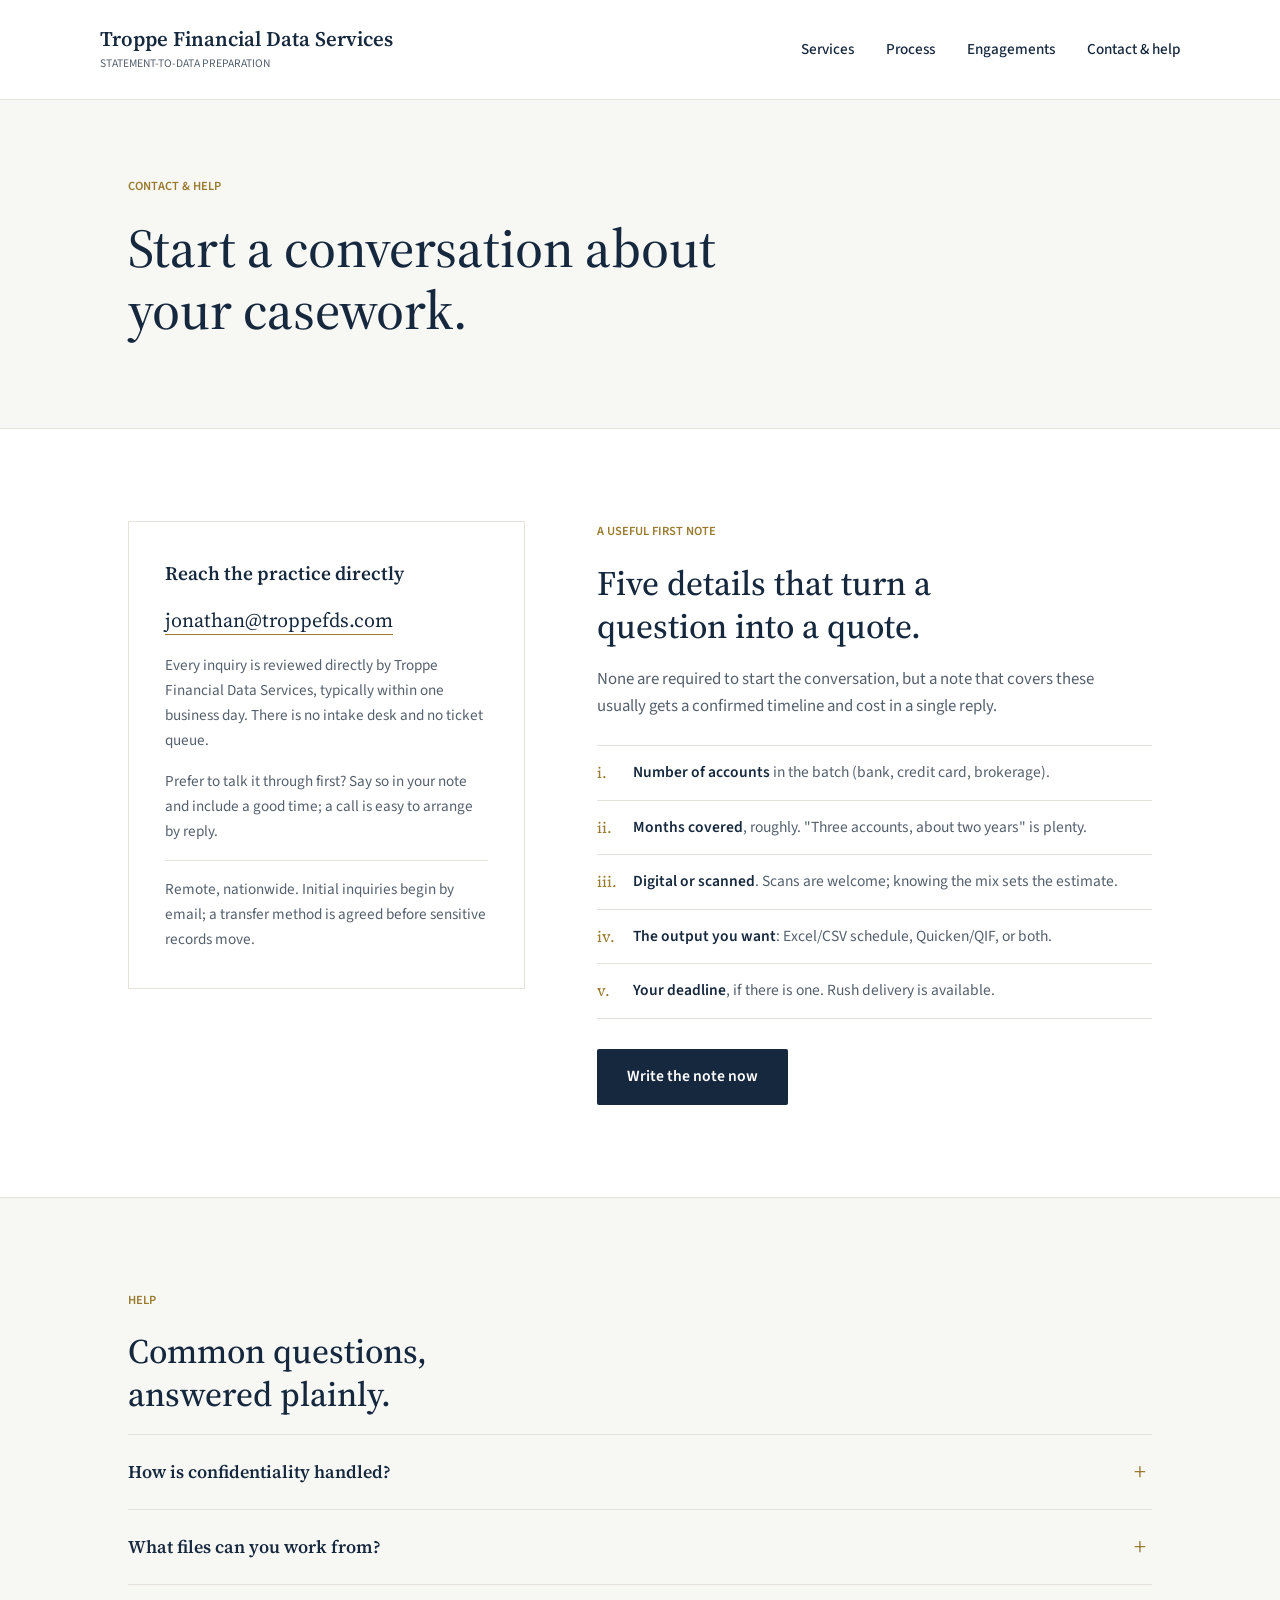
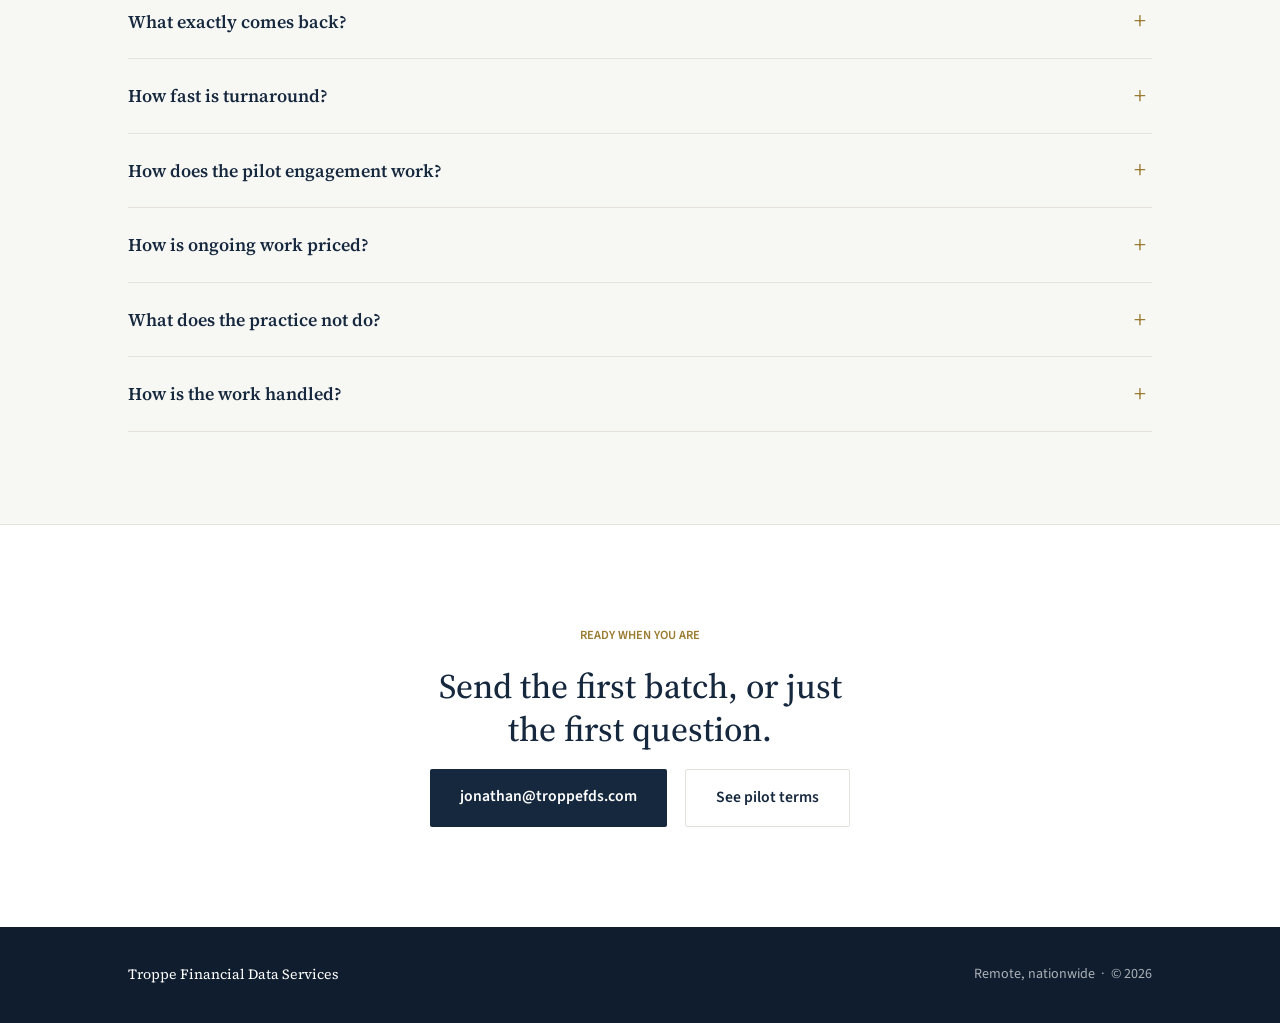
==== contact.html @ dff6acd6 "Launch Troppe Financial Data Services website" ====
<!DOCTYPE html>
<html lang="en">
<head>
<meta charset="UTF-8">
<meta name="viewport" content="width=device-width, initial-scale=1.0">
<title>Contact &amp; Help — Troppe Financial Data Services</title>
<meta name="description" content="Contact Troppe Financial Data Services and find answers to common questions: confidentiality, accepted formats, turnaround, the pilot engagement, and pricing.">
<link rel="icon" href="favicon.svg" type="image/svg+xml">
<link rel="preconnect" href="https://fonts.googleapis.com">
<link rel="preconnect" href="https://fonts.gstatic.com" crossorigin>
<link href="https://fonts.googleapis.com/css2?family=Source+Serif+4:opsz,wght@8..60,400;8..60,500;8..60,600&family=Source+Sans+3:wght@400;500;600&display=swap" rel="stylesheet">
<link rel="stylesheet" href="styles.css">
</head>
<body>

<header>
  <div class="wrap header-inner">
    <a class="wordmark" href="index.html">
      <span class="name">Troppe Financial Data Services</span>
      <span class="tag">Statement-to-data preparation</span>
    </a>
    <nav aria-label="Main">
      <a href="index.html#services">Services</a>
      <a href="index.html#process">Process</a>
      <a href="index.html#pilot">Engagements</a>
      <a href="contact.html" aria-current="page">Contact &amp; help</a>
    </nav>
  </div>
</header>

<main>
  <div class="page-title">
    <div class="wrap">
      <p class="eyebrow">Contact &amp; help</p>
      <h1 style="color: var(--navy); max-width: 24ch;">Start a conversation about your casework.</h1>
    </div>
  </div>

  <section id="contact">
    <div class="wrap contact-grid">
      <div class="contact-panel">
        <h3>Reach the practice directly</h3>
        <a class="big-mail" href="mailto:jonathan@troppefds.com">jonathan@troppefds.com</a>
        <p>Every inquiry is reviewed directly by Troppe Financial Data Services, typically within one business day. There is no intake desk and no ticket queue.</p>
        <p>Prefer to talk it through first? Say so in your note and include a good time; a call is easy to arrange by reply.</p>
        <p style="border-top: 1px solid var(--line); padding-top: 16px;">Remote, nationwide. Initial inquiries begin by email; a transfer method is agreed before sensitive records move.</p>
      </div>
      <div>
        <p class="eyebrow">A useful first note</p>
        <h2>Five details that turn a question into a quote.</h2>
        <p class="section-intro" style="margin-bottom: 24px;">None are required to start the conversation, but a note that covers these usually gets a confirmed timeline and cost in a single reply.</p>
        <ul class="include-list">
          <li><span class="mark">i.</span><span><b>Number of accounts</b> in the batch (bank, credit card, brokerage).</span></li>
          <li><span class="mark">ii.</span><span><b>Months covered</b>, roughly. "Three accounts, about two years" is plenty.</span></li>
          <li><span class="mark">iii.</span><span><b>Digital or scanned</b>. Scans are welcome; knowing the mix sets the estimate.</span></li>
          <li><span class="mark">iv.</span><span><b>The output you want</b>: Excel/CSV schedule, Quicken/QIF, or both.</span></li>
          <li><span class="mark">v.</span><span><b>Your deadline</b>, if there is one. Rush delivery is available.</span></li>
        </ul>
        <a class="btn btn-navy" style="margin-top: 30px;" href="mailto:jonathan@troppefds.com?subject=Statement%20batch%20inquiry">Write the note now</a>
      </div>
    </div>
  </section>

  <section class="soft" id="help">
    <div class="wrap">
      <p class="eyebrow">Help</p>
      <h2>Common questions, answered plainly.</h2>
      <div class="faq">
        <details>
          <summary>How is confidentiality handled?</summary>
          <div class="a">
            <p>An NDA can be signed before sensitive records change hands, and redacted samples are welcome whenever the matter allows them. The transfer method and document-retention instructions are confirmed in writing before files are requested.</p>
            <p>Please do not attach bank statements or other sensitive records to an initial inquiry.</p>
            <p>The practice prepares data only, so it never appears in your case as an expert or opinion-giver, and your engagement's independence stays intact.</p>
          </div>
        </details>
        <details>
          <summary>What files can you work from?</summary>
          <div class="a">
            <p>Bank and credit-card statements as PDFs, whether digitally generated or scanned. Imperfect scans, odd layouts, and older statements can be reviewed. Brokerage statements and unfamiliar formats require a sample review before they are included in a quote.</p>
          </div>
        </details>
        <details>
          <summary>What exactly comes back?</summary>
          <div class="a">
            <p>Four things: a transaction schedule (clean CSV or Excel, one row per transaction), Quicken/QIF import files when the workflow uses them, an exception schedule listing every entry that could not be resolved with certainty, and a reconciliation summary documenting the checks performed against the statements.</p>
            <p>Nothing is silently guessed. If an item is uncertain, it is flagged, not buried.</p>
          </div>
        </details>
        <details>
          <summary>How fast is turnaround?</summary>
          <div class="a">
            <p>Small pilot batches are typically returned within one business day. Larger projects receive a written schedule before work begins. Rush availability depends on the batch size and is confirmed in the quote.</p>
          </div>
        </details>
        <details>
          <summary>How does the pilot engagement work?</summary>
          <div class="a">
            <p>Every new relationship starts with a small pilot covering up to three hours of preparation. The pilot is capped at ninety dollars. A redacted sample can be used when appropriate, and the larger project is quoted only after the pilot establishes the file quality and expected workload.</p>
          </div>
        </details>
        <details>
          <summary>How is ongoing work priced?</summary>
          <div class="a">
            <p>Ongoing work is quoted by batch after a sample review. The quote considers statement volume, scan quality, requested output, and deadline. Large projects receive volume pricing, and a written price and schedule always precede the work.</p>
          </div>
        </details>
        <details>
          <summary>What does the practice not do?</summary>
          <div class="a">
            <p>Accounting opinions, legal conclusions, tax advice, expert testimony, and analysis of any kind. Those remain entirely with your team. The service ends where judgment begins: you receive accurate, reconciled, well-documented data and take it from there.</p>
          </div>
        </details>
        <details>
          <summary>How is the work handled?</summary>
          <div class="a">
            <p>Engagements remain under the direct control of Troppe Financial Data Services. Work is not passed to offshore data-entry shops or anonymous labor pools, and questions are handled directly through the practice.</p>
          </div>
        </details>
      </div>
    </div>
  </section>

  <section class="contact" id="write">
    <div class="wrap">
      <p class="eyebrow">Ready when you are</p>
      <h2>Send the first batch, or just the first question.</h2>
      <div class="contact-actions">
        <a class="btn btn-navy" href="mailto:jonathan@troppefds.com">jonathan@troppefds.com</a>
        <a class="btn btn-line" href="index.html#pilot">See pilot terms</a>
      </div>
    </div>
  </section>
</main>

<footer>
  <div class="wrap footer-inner">
    <span class="fm">Troppe Financial Data Services</span>
    <span>Remote, nationwide &nbsp;&#183;&nbsp; &#169; 2026</span>
  </div>
</footer>

</body>
</html>
---- styles.css ----
:root {
    --navy: #16283E;
    --navy-deep: #0F1D2E;
    --paper: #FFFFFF;
    --paper-soft: #F7F7F4;
    --stone: #55606D;
    --brass: #9A7B2F;
    --line: #E4E2DB;
    --line-navy: rgba(255,255,255,0.18);
    --serif: "Source Serif 4", Georgia, "Times New Roman", serif;
    --sans: "Source Sans 3", -apple-system, "Segoe UI", sans-serif;
  }
  * { margin: 0; padding: 0; box-sizing: border-box; }
  html { scroll-behavior: smooth; }
  @media (prefers-reduced-motion: reduce) {
    html { scroll-behavior: auto; }
    *, *::before, *::after { animation: none !important; transition: none !important; }
  }
  body {
    font-family: var(--sans);
    background: var(--paper);
    color: var(--navy);
    line-height: 1.65;
    font-size: 17px;
  }
  .wrap { max-width: 1080px; margin: 0 auto; padding: 0 28px; }
  a:focus-visible { outline: 3px solid var(--brass); outline-offset: 3px; }

  .eyebrow {
    font-size: 0.78rem; letter-spacing: 0; text-transform: uppercase;
    color: var(--brass); font-weight: 600; margin-bottom: 20px;
  }

  /* ---------- header ---------- */
  header { background: var(--paper); border-bottom: 1px solid var(--line); }
  .header-inner {
    display: flex; align-items: center; justify-content: space-between;
    padding: 26px 0; gap: 20px; flex-wrap: wrap;
  }
  .wordmark { text-decoration: none; color: var(--navy); line-height: 1.25; }
  .wordmark .name { font-family: var(--serif); font-size: 1.3rem; font-weight: 600; letter-spacing: 0; display: block; }
  .wordmark .tag { font-size: 0.72rem; letter-spacing: 0; text-transform: uppercase; color: var(--stone); }
  nav { display: flex; gap: 32px; font-size: 0.95rem; font-weight: 500; }
  nav a { text-decoration: none; color: var(--navy); }
  nav a:hover { color: var(--brass); }

  /* ---------- hero ---------- */
  .hero { background: var(--navy); color: #fff; padding: 110px 0 100px; }
  .hero .eyebrow { color: #C9A85C; }
  h1 {
    font-family: var(--serif); font-weight: 500;
    font-size: clamp(2.1rem, 4.6vw, 3.4rem);
    line-height: 1.15; letter-spacing: 0;
    max-width: 21ch; margin-bottom: 26px;
  }
  .hero .lede { font-size: 1.15rem; color: rgba(255,255,255,0.85); max-width: 58ch; margin-bottom: 40px; }
  .hero-rule { width: 64px; height: 2px; background: var(--brass); margin-bottom: 34px; }
  .cta-row { display: flex; gap: 18px; flex-wrap: wrap; align-items: center; }
  .btn {
    display: inline-block; text-decoration: none; font-weight: 600; font-size: 0.98rem;
    padding: 15px 30px; border-radius: 2px;
  }
  .btn-light { background: #fff; color: var(--navy); }
  .btn-light:hover { background: #EDEBE4; }
  .btn-outline { border: 1px solid var(--line-navy); color: #fff; }
  .btn-outline:hover { border-color: rgba(255,255,255,0.5); }

  /* assurance strip */
  .assurance { background: var(--paper); border-bottom: 1px solid var(--line); }
  .assurance-grid { display: grid; grid-template-columns: repeat(3, 1fr); }
  .assurance-cell { padding: 34px 32px; border-left: 1px solid var(--line); }
  .assurance-cell:first-child { border-left: none; padding-left: 0; }
  .assurance-cell h3 { font-family: var(--serif); font-size: 1.15rem; font-weight: 600; margin-bottom: 4px; }
  .assurance-cell p { font-size: 0.92rem; color: var(--stone); }

  /* ---------- sections ---------- */
  section { padding: 92px 0; }
  section.soft { background: var(--paper-soft); border-top: 1px solid var(--line); border-bottom: 1px solid var(--line); }
  h2 {
    font-family: var(--serif); font-weight: 500; font-size: clamp(1.6rem, 2.8vw, 2.15rem);
    line-height: 1.25; margin-bottom: 18px; max-width: 26ch;
  }
  .section-intro { color: var(--stone); max-width: 64ch; margin-bottom: 48px; font-size: 1.05rem; }

  .two-col { display: grid; grid-template-columns: 5fr 7fr; gap: 72px; align-items: start; }

  .clients-grid { display: grid; grid-template-columns: 1fr 1fr; gap: 0; border-top: 1px solid var(--line); }
  .client { padding: 30px 0 30px; border-bottom: 1px solid var(--line); }
  .clients-grid .client:nth-child(odd) { padding-right: 44px; }
  .clients-grid .client:nth-child(even) { padding-left: 44px; border-left: 1px solid var(--line); }
  .client h3 { font-family: var(--serif); font-size: 1.25rem; font-weight: 600; margin-bottom: 8px; }
  .client p { font-size: 0.97rem; color: var(--stone); }

  .deliver-list { list-style: none; border-top: 1px solid var(--line); }
  .deliver-list li { padding: 26px 0; border-bottom: 1px solid var(--line); display: grid; grid-template-columns: 220px 1fr; gap: 24px; }
  .deliver-list h3 { font-family: var(--serif); font-size: 1.1rem; font-weight: 600; }
  .deliver-list p { color: var(--stone); font-size: 0.98rem; }

  .steps { display: grid; grid-template-columns: repeat(3, 1fr); gap: 48px; }
  .step .step-label {
    font-family: var(--serif); color: var(--brass); font-size: 1rem; font-style: italic;
    display: block; margin-bottom: 12px;
  }
  .step { border-top: 1px solid var(--navy); padding-top: 20px; }
  .step h3 { font-family: var(--serif); font-size: 1.2rem; font-weight: 600; margin-bottom: 10px; }
  .step p { font-size: 0.97rem; color: var(--stone); }

  /* pilot band */
  .pilot-band { background: var(--navy); color: #fff; padding: 88px 0; }
  .pilot-band .eyebrow { color: #C9A85C; }
  .pilot-band h2 { color: #fff; }
  .pilot-band .section-intro { color: rgba(255,255,255,0.82); margin-bottom: 40px; }
  .terms { display: grid; grid-template-columns: repeat(4, 1fr); border-left: 1px solid var(--line-navy); }
  .term { padding: 8px 28px 8px; border-right: 1px solid var(--line-navy); }
  .term .k { font-size: 0.75rem; letter-spacing: 0; text-transform: uppercase; color: rgba(255,255,255,0.6); display: block; margin-bottom: 6px; }
  .term .v { font-family: var(--serif); font-size: 1.35rem; font-weight: 500; }
  .term .u { display: block; font-size: 0.8rem; color: rgba(255,255,255,0.6); margin-top: 2px; }
  .pilot-band .btn-light { margin-top: 44px; }

  /* principal */
  .principal-grid { display: grid; grid-template-columns: 5fr 7fr; gap: 72px; align-items: start; }
  .principal-card {
    border: 1px solid var(--line); background: var(--paper); padding: 36px;
  }
  .principal-card .p-name { font-family: var(--serif); font-size: 1.3rem; font-weight: 600; }
  .principal-card .p-role { font-size: 0.8rem; letter-spacing: 0; text-transform: uppercase; color: var(--brass); margin-bottom: 16px; margin-top: 2px; }
  .principal-card .p-contact { border-top: 1px solid var(--line); margin-top: 20px; padding-top: 20px; font-size: 0.97rem; }
  .principal-card .p-contact a { color: var(--navy); text-decoration: none; border-bottom: 1px solid var(--brass); }
  .principal-card .p-contact div { margin-bottom: 8px; }
  .principal-body p { color: var(--stone); margin-bottom: 18px; font-size: 1.02rem; }
  .principal-body p:last-child { margin-bottom: 0; }

  /* contact */
  .contact { text-align: center; padding: 100px 0; }
  .contact h2 { margin-left: auto; margin-right: auto; }
  .contact .section-intro { margin-left: auto; margin-right: auto; margin-bottom: 40px; }
  .contact-actions { display: flex; gap: 18px; justify-content: center; flex-wrap: wrap; }
  .btn-navy { background: var(--navy); color: #fff; }
  .btn-navy:hover { background: var(--navy-deep); }
  .btn-line { border: 1px solid var(--line); color: var(--navy); }
  .btn-line:hover { border-color: var(--stone); }

  footer { background: var(--navy-deep); color: rgba(255,255,255,0.65); font-size: 0.88rem; padding: 36px 0; }
  .footer-inner { display: flex; justify-content: space-between; gap: 14px; flex-wrap: wrap; }
  footer .fm { font-family: var(--serif); color: #fff; }

  @media (max-width: 900px) {
    .two-col, .principal-grid { grid-template-columns: 1fr; gap: 40px; }
    .assurance-grid { grid-template-columns: 1fr; }
    .assurance-cell { border-left: none; padding-left: 0; padding-right: 0; border-top: 1px solid var(--line); }
    .assurance-cell:first-child { border-top: none; }
    .steps { grid-template-columns: 1fr; gap: 32px; }
    .terms { grid-template-columns: 1fr 1fr; border-left: none; }
    .term { border-right: none; border-left: 1px solid var(--line-navy); margin-bottom: 24px; }
    .clients-grid { grid-template-columns: 1fr; }
    .clients-grid .client:nth-child(odd) { padding-right: 0; }
    .clients-grid .client:nth-child(even) { padding-left: 0; border-left: none; }
    .deliver-list li { grid-template-columns: 1fr; gap: 6px; }
    .hero { padding: 80px 0 72px; }
    section { padding: 68px 0; }
  }

  @media (max-width: 640px) {
    .wrap { padding-left: 20px; padding-right: 20px; }
    .header-inner { align-items: flex-start; padding: 20px 0; }
    .wordmark .name { font-size: 1.12rem; }
    nav {
      width: 100%;
      display: grid;
      grid-template-columns: repeat(2, minmax(0, 1fr));
      gap: 10px 18px;
      font-size: 0.9rem;
    }
    nav a { min-width: 0; }
    .hero { padding: 68px 0 64px; }
    .terms { grid-template-columns: 1fr; }
    .contact-panel { padding: 28px 22px; }
    .contact-panel .big-mail { font-size: 1rem; overflow-wrap: anywhere; }
  }

  /* ---------- contact & help page ---------- */
  .page-title { padding: 76px 0 60px; background: var(--paper-soft); border-bottom: 1px solid var(--line); }
  .contact-grid { display: grid; grid-template-columns: 5fr 7fr; gap: 72px; align-items: start; }
  .contact-panel { border: 1px solid var(--line); background: var(--paper); padding: 36px; }
  .contact-panel h3 { font-family: var(--serif); font-size: 1.2rem; font-weight: 600; margin-bottom: 14px; }
  .contact-panel .big-mail { font-family: var(--serif); font-size: 1.25rem; color: var(--navy); text-decoration: none; border-bottom: 1px solid var(--brass); }
  .contact-panel p { color: var(--stone); font-size: 0.95rem; margin-top: 16px; }
  .include-list { list-style: none; border-top: 1px solid var(--line); margin-top: 10px; }
  .include-list li { padding: 14px 0; border-bottom: 1px solid var(--line); display: grid; grid-template-columns: 26px 1fr; gap: 10px; color: var(--stone); font-size: 0.97rem; }
  .include-list li b { color: var(--navy); font-weight: 600; }
  .include-list .mark { color: var(--brass); font-family: var(--serif); }
  .faq details { border-bottom: 1px solid var(--line); }
  .faq details:first-of-type { border-top: 1px solid var(--line); }
  .faq summary {
    font-family: var(--serif); font-size: 1.12rem; font-weight: 600; cursor: pointer;
    padding: 22px 36px 22px 0; list-style: none; position: relative;
  }
  .faq summary::-webkit-details-marker { display: none; }
  .faq summary::after {
    content: "+"; position: absolute; right: 6px; top: 50%; transform: translateY(-50%);
    font-family: var(--serif); color: var(--brass); font-size: 1.4rem; font-weight: 400;
  }
  .faq details[open] summary::after { content: "\2212"; }
  .faq .a { color: var(--stone); font-size: 0.99rem; padding: 0 0 24px; max-width: 68ch; }
  .faq .a p { margin-bottom: 12px; }
  .faq .a p:last-child { margin-bottom: 0; }
  @media (max-width: 900px) {
    .contact-grid { grid-template-columns: 1fr; gap: 40px; }
  }
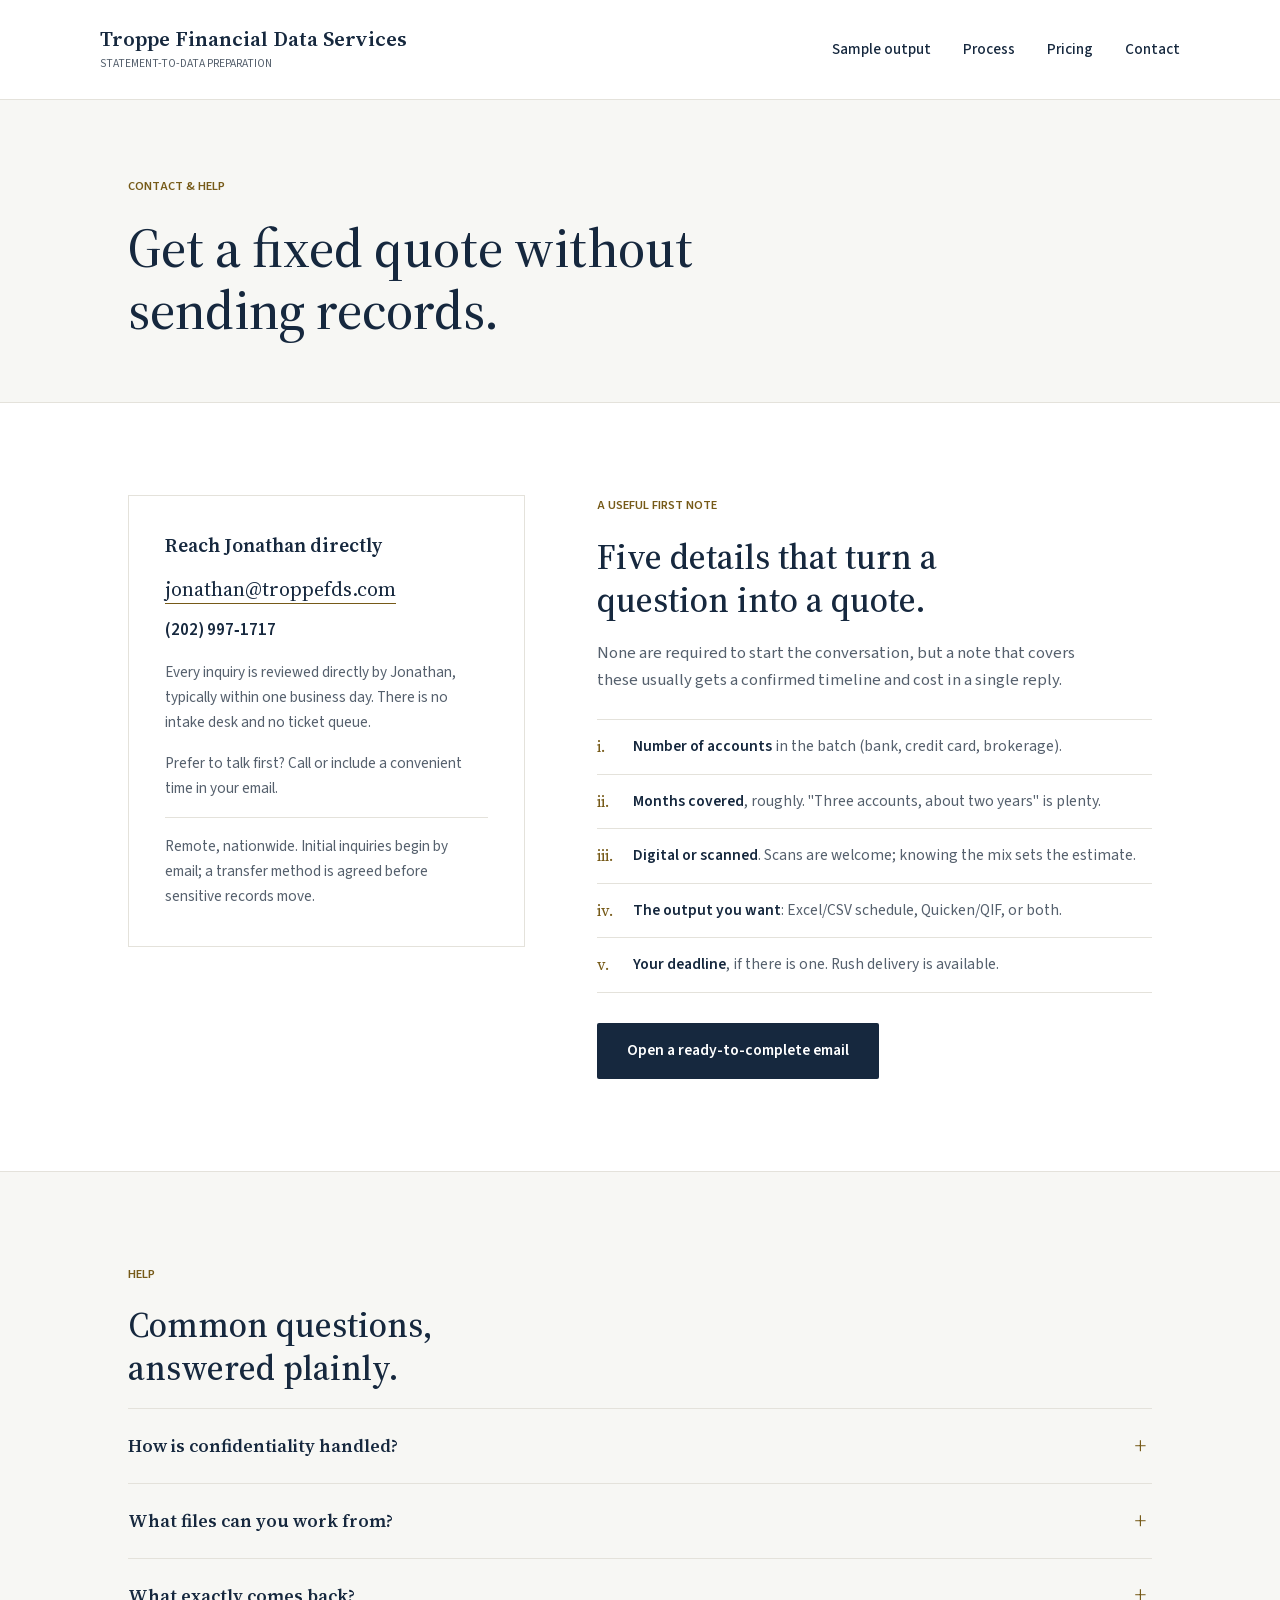
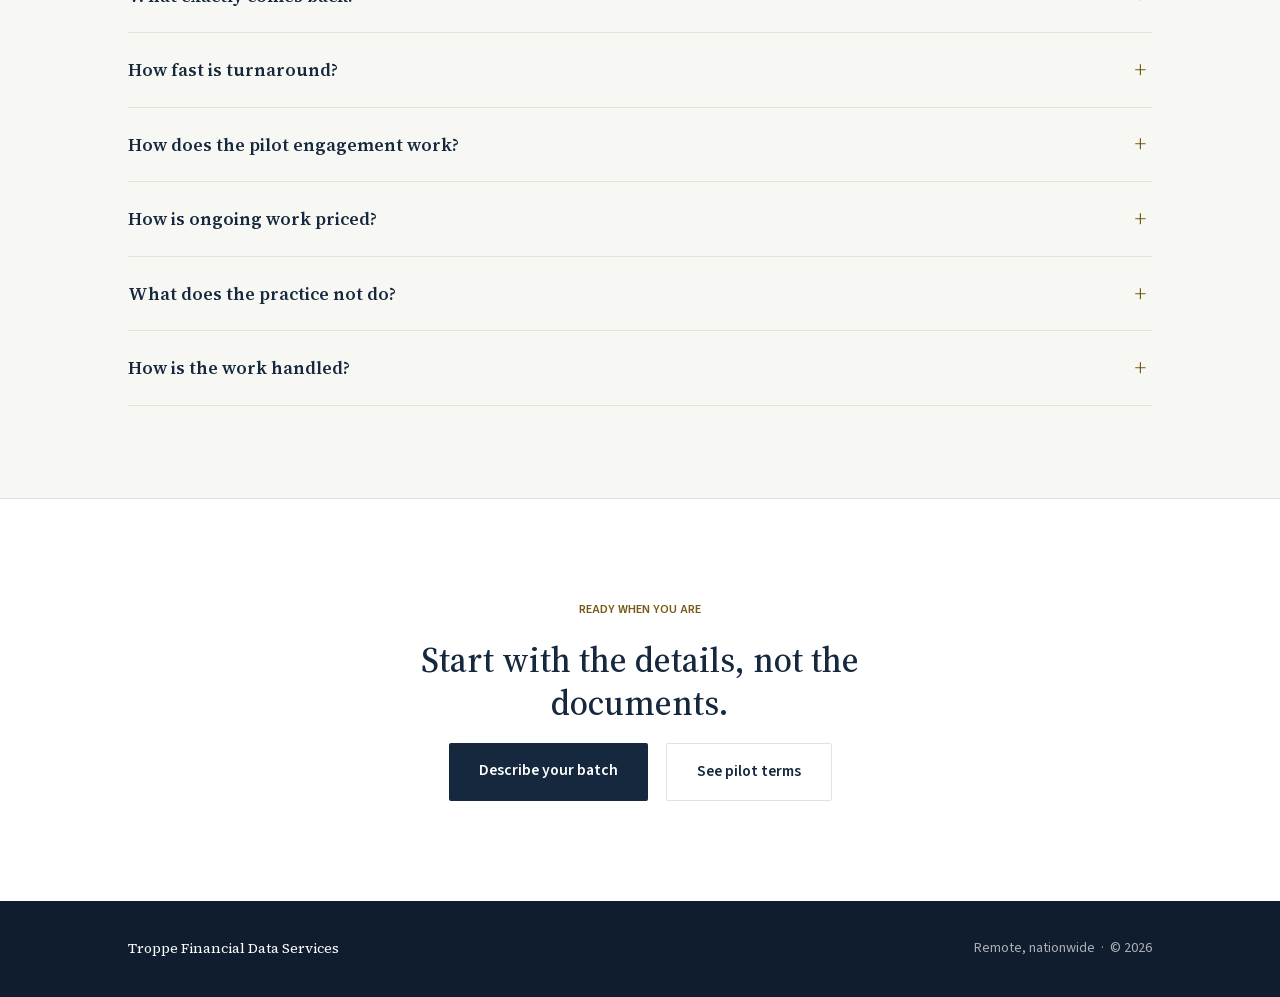
==== commit e0906c79: "Optimize site conversion and trust" ====
--- a/contact.html
+++ b/contact.html
@@ -5,11 +5,17 @@
 <meta name="viewport" content="width=device-width, initial-scale=1.0">
 <title>Contact &amp; Help — Troppe Financial Data Services</title>
 <meta name="description" content="Contact Troppe Financial Data Services and find answers to common questions: confidentiality, accepted formats, turnaround, the pilot engagement, and pricing.">
+<link rel="canonical" href="https://troppefds.com/contact.html">
+<meta property="og:title" content="Contact Troppe Financial Data Services">
+<meta property="og:description" content="Describe a statement batch and receive a clear next step without sending sensitive records.">
+<meta property="og:url" content="https://troppefds.com/contact.html">
+<meta property="og:type" content="website">
+<meta property="og:image" content="https://troppefds.com/assets/troppefds-preview.png">
+<meta name="twitter:card" content="summary_large_image">
 <link rel="icon" href="favicon.svg" type="image/svg+xml">
-<link rel="preconnect" href="https://fonts.googleapis.com">
-<link rel="preconnect" href="https://fonts.gstatic.com" crossorigin>
-<link href="https://fonts.googleapis.com/css2?family=Source+Serif+4:opsz,wght@8..60,400;8..60,500;8..60,600&family=Source+Sans+3:wght@400;500;600&display=swap" rel="stylesheet">
-<link rel="stylesheet" href="styles.css">
+<link rel="preload" href="assets/fonts/source-sans-3-latin.woff2" as="font" type="font/woff2" crossorigin>
+<link rel="preload" href="assets/fonts/source-serif-4-latin.woff2" as="font" type="font/woff2" crossorigin>
+<link rel="stylesheet" href="styles.min.css">
 </head>
 <body>
 
@@ -20,10 +26,10 @@
       <span class="tag">Statement-to-data preparation</span>
     </a>
     <nav aria-label="Main">
-      <a href="index.html#services">Services</a>
+      <a href="index.html#sample">Sample output</a>
       <a href="index.html#process">Process</a>
-      <a href="index.html#pilot">Engagements</a>
-      <a href="contact.html" aria-current="page">Contact &amp; help</a>
+      <a href="index.html#pilot">Pricing</a>
+      <a href="contact.html" aria-current="page">Contact</a>
     </nav>
   </div>
 </header>
@@ -32,23 +38,24 @@
   <div class="page-title">
     <div class="wrap">
       <p class="eyebrow">Contact &amp; help</p>
-      <h1 style="color: var(--navy); max-width: 24ch;">Start a conversation about your casework.</h1>
+      <h1 class="page-heading">Get a fixed quote without sending records.</h1>
     </div>
   </div>
 
   <section id="contact">
     <div class="wrap contact-grid">
       <div class="contact-panel">
-        <h3>Reach the practice directly</h3>
+        <h2>Reach Jonathan directly</h2>
         <a class="big-mail" href="mailto:jonathan@troppefds.com">jonathan@troppefds.com</a>
-        <p>Every inquiry is reviewed directly by Troppe Financial Data Services, typically within one business day. There is no intake desk and no ticket queue.</p>
-        <p>Prefer to talk it through first? Say so in your note and include a good time; a call is easy to arrange by reply.</p>
-        <p style="border-top: 1px solid var(--line); padding-top: 16px;">Remote, nationwide. Initial inquiries begin by email; a transfer method is agreed before sensitive records move.</p>
+        <a class="big-phone" href="tel:+12029971717">(202)&nbsp;997&#8209;1717</a>
+        <p>Every inquiry is reviewed directly by Jonathan, typically within one business day. There is no intake desk and no ticket queue.</p>
+        <p>Prefer to talk first? Call or include a convenient time in your email.</p>
+        <p class="contact-note">Remote, nationwide. Initial inquiries begin by email; a transfer method is agreed before sensitive records move.</p>
       </div>
       <div>
         <p class="eyebrow">A useful first note</p>
         <h2>Five details that turn a question into a quote.</h2>
-        <p class="section-intro" style="margin-bottom: 24px;">None are required to start the conversation, but a note that covers these usually gets a confirmed timeline and cost in a single reply.</p>
+        <p class="section-intro intro-tight">None are required to start the conversation, but a note that covers these usually gets a confirmed timeline and cost in a single reply.</p>
         <ul class="include-list">
           <li><span class="mark">i.</span><span><b>Number of accounts</b> in the batch (bank, credit card, brokerage).</span></li>
           <li><span class="mark">ii.</span><span><b>Months covered</b>, roughly. "Three accounts, about two years" is plenty.</span></li>
@@ -56,7 +63,7 @@
           <li><span class="mark">iv.</span><span><b>The output you want</b>: Excel/CSV schedule, Quicken/QIF, or both.</span></li>
           <li><span class="mark">v.</span><span><b>Your deadline</b>, if there is one. Rush delivery is available.</span></li>
         </ul>
-        <a class="btn btn-navy" style="margin-top: 30px;" href="mailto:jonathan@troppefds.com?subject=Statement%20batch%20inquiry">Write the note now</a>
+        <a class="btn btn-navy btn-spaced" href="mailto:jonathan@troppefds.com?subject=Website%20%7C%20Statement%20batch%20inquiry&amp;body=Hi%20Jonathan%2C%0A%0AAccounts%3A%0AMonths%3A%0AFiles%3A%20digital%20PDFs%20or%20scans%0AOutput%3A%20Excel%2FCSV%2C%20QIF%2C%20or%20both%0ADeadline%3A%0A">Open a ready-to-complete email</a>
       </div>
     </div>
   </section>
@@ -96,13 +103,13 @@
         <details>
           <summary>How does the pilot engagement work?</summary>
           <div class="a">
-            <p>Every new relationship starts with a small pilot covering up to three hours of preparation. The pilot is capped at ninety dollars. A redacted sample can be used when appropriate, and the larger project is quoted only after the pilot establishes the file quality and expected workload.</p>
+            <p>Every new relationship starts with a small sample batch whose scope is agreed before work begins. The pilot is a fixed ninety dollars. A redacted sample can be used when appropriate, and the larger project receives a fixed quote only after the pilot establishes the file quality and expected workload.</p>
           </div>
         </details>
         <details>
           <summary>How is ongoing work priced?</summary>
           <div class="a">
-            <p>Ongoing work is quoted by batch after a sample review. The quote considers statement volume, scan quality, requested output, and deadline. Large projects receive volume pricing, and a written price and schedule always precede the work.</p>
+            <p>Ongoing work is quoted by batch after a sample review. The quote considers statement volume, scan quality, requested output, and deadline. Large projects may qualify for volume pricing when the sample shows repeatable formats and an efficient workflow. A written price and schedule always precede the work.</p>
           </div>
         </details>
         <details>
@@ -124,9 +131,9 @@
   <section class="contact" id="write">
     <div class="wrap">
       <p class="eyebrow">Ready when you are</p>
-      <h2>Send the first batch, or just the first question.</h2>
+      <h2>Start with the details, not the documents.</h2>
       <div class="contact-actions">
-        <a class="btn btn-navy" href="mailto:jonathan@troppefds.com">jonathan@troppefds.com</a>
+        <a class="btn btn-navy" href="mailto:jonathan@troppefds.com?subject=Website%20%7C%20Statement%20batch%20inquiry&amp;body=Hi%20Jonathan%2C%0A%0AAccounts%3A%0AMonths%3A%0AFiles%3A%20digital%20PDFs%20or%20scans%0AOutput%3A%20Excel%2FCSV%2C%20QIF%2C%20or%20both%0ADeadline%3A%0A">Describe your batch</a>
         <a class="btn btn-line" href="index.html#pilot">See pilot terms</a>
       </div>
     </div>
--- a/styles.min.css
+++ b/styles.min.css
@@ -0,0 +1 @@
+@font-face{font-family:"Source Sans 3";src:url("assets/fonts/source-sans-3-latin.woff2") format("woff2");font-style:normal;font-weight:400 600;font-display:swap}@font-face{font-family:"Source Serif 4";src:url("assets/fonts/source-serif-4-latin.woff2") format("woff2");font-style:normal;font-weight:400 600;font-display:swap}:root{--navy:#16283E;--navy-deep:#0F1D2E;--paper:#FFFFFF;--paper-soft:#F7F7F4;--stone:#55606D;--brass:#765A18;--line:#E4E2DB;--line-navy:rgba(255,255,255,0.18);--serif:"Source Serif 4",Georgia,"Times New Roman",serif;--sans:"Source Sans 3",-apple-system,"Segoe UI",sans-serif}*{margin:0;padding:0;box-sizing:border-box}html{scroll-behavior:smooth}@media (prefers-reduced-motion:reduce){html{scroll-behavior:auto}*,::after,::before{animation:none!important;transition:none!important}}body{font-family:var(--sans);background:var(--paper);color:var(--navy);line-height:1.65;font-size:17px}.wrap{max-width:1080px;margin:0 auto;padding:0 28px}a:focus-visible{outline:3px solid var(--brass);outline-offset:3px}.eyebrow{font-size:.78rem;letter-spacing:0;text-transform:uppercase;color:var(--brass);font-weight:600;margin-bottom:20px}header{background:var(--paper);border-bottom:1px solid var(--line)}.header-inner{display:flex;align-items:center;justify-content:space-between;padding:26px 0;gap:20px;flex-wrap:wrap}.wordmark{text-decoration:none;color:var(--navy);line-height:1.25}.wordmark .name{font-family:var(--serif);font-size:1.3rem;font-weight:600;letter-spacing:0;display:block}.wordmark .tag{font-size:.72rem;letter-spacing:0;text-transform:uppercase;color:var(--stone)}nav{display:flex;gap:32px;font-size:.95rem;font-weight:500}nav a{text-decoration:none;color:var(--navy)}nav a:hover{color:var(--brass)}.hero{background:var(--navy);color:#fff;padding:82px 0 76px}.hero .eyebrow{color:#c9a85c}h1{font-family:var(--serif);font-weight:500;font-size:3.4rem;line-height:1.15;letter-spacing:0;max-width:21ch;margin-bottom:26px}.hero .lede{font-size:1.15rem;color:rgba(255,255,255,.88);max-width:56ch;margin-bottom:20px}.hero-rule{width:64px;height:2px;background:var(--brass);margin-bottom:28px}.hero-proof{color:rgba(255,255,255,.68);font-size:.88rem;margin-bottom:32px}.cta-row{display:flex;gap:18px;flex-wrap:wrap;align-items:center}.btn{display:inline-block;text-decoration:none;font-weight:600;font-size:.98rem;padding:15px 30px;border-radius:2px}.btn-light{background:#fff;color:var(--navy)}.btn-light:hover{background:#edebe4}.hero-link{color:#fff;text-underline-offset:5px;font-size:.96rem;font-weight:600}.hero-link:hover{color:#e4c36f}.btn-outline{border:1px solid var(--line-navy);color:#fff}.btn-outline:hover{border-color:rgba(255,255,255,.5)}.assurance{background:var(--paper);border-bottom:1px solid var(--line)}.assurance-grid{display:grid;grid-template-columns:repeat(3,1fr)}.assurance-cell{padding:34px 32px;border-left:1px solid var(--line)}.assurance-cell:first-child{border-left:none;padding-left:0}.assurance-cell h2{font-family:var(--serif);font-size:1.15rem;line-height:1.4;font-weight:600;margin-bottom:4px}.assurance-cell p{font-size:.92rem;color:var(--stone)}section{padding:92px 0}section.soft{background:var(--paper-soft);border-top:1px solid var(--line);border-bottom:1px solid var(--line)}h2{font-family:var(--serif);font-weight:500;font-size:2.15rem;line-height:1.25;margin-bottom:18px;max-width:26ch}.section-intro{color:var(--stone);max-width:64ch;margin-bottom:48px;font-size:1.05rem}.two-col{display:grid;grid-template-columns:5fr 7fr;gap:72px;align-items:start}.sample-section{background:#f1f4f5;border-bottom:1px solid var(--line)}.sample-heading{display:grid;grid-template-columns:1fr 1fr;gap:72px;align-items:end;margin-bottom:36px}.sample-heading h2{margin-bottom:0}.sample-heading>p{color:var(--stone);max-width:52ch}.sample-shell{display:grid;grid-template-columns:minmax(0,2fr) minmax(260px,0.72fr);border:1px solid #cbd2d5;background:#fff;box-shadow:0 16px 34px rgba(15,29,46,.08)}.sample-data{min-width:0;border-right:1px solid #cbd2d5}.sample-toolbar{min-height:48px;padding:12px 18px;background:var(--navy);color:#fff;display:flex;justify-content:space-between;align-items:center;gap:16px;font-size:.9rem;font-weight:600}.sample-toolbar span:last-child{color:#d9bd78;font-size:.74rem;text-transform:uppercase}.table-scroll{overflow-x:auto}.sample-shell table{width:100%;min-width:720px;border-collapse:collapse;font-size:.8rem;line-height:1.35}.sample-shell th{text-align:left;background:#eef1f2;color:#4c5965;font-size:.7rem;text-transform:uppercase;font-weight:600;padding:11px 13px;border-bottom:1px solid #cbd2d5;white-space:nowrap}.sample-shell td{padding:13px;border-bottom:1px solid #e5e8e9;color:#26394c;white-space:nowrap}.sample-shell tbody tr:last-child td{border-bottom:0}.status-flag,.status-ok{display:inline-block;font-size:.7rem;font-weight:600}.status-ok{color:#287050}.status-flag{color:#996514}.recon-panel{padding:24px;background:#fbfbf9}.recon-label{font-family:var(--serif);font-size:1.1rem;font-weight:600;margin-bottom:16px}.recon-panel dl>div{display:flex;justify-content:space-between;gap:16px;padding:8px 0;border-bottom:1px solid #e5e2d9;font-size:.82rem}.recon-panel dt{color:var(--stone)}.recon-panel dd{font-variant-numeric:tabular-nums;font-weight:600}.recon-panel .recon-total{border-top:1px solid var(--navy);margin-top:8px;padding-top:12px}.recon-result{margin-top:18px;padding:11px 12px;background:#e5f1ea;color:#215e43;font-size:.82rem;font-weight:600}.recon-result span{margin-right:6px}.exception-note{margin-top:16px;color:var(--stone);font-size:.79rem;line-height:1.45}.sample-caption{color:#56616b;font-size:.78rem;margin-top:12px}.clients-grid{display:grid;grid-template-columns:1fr 1fr;gap:0;border-top:1px solid var(--line)}.client{padding:30px 0 30px;border-bottom:1px solid var(--line)}.clients-grid .client:nth-child(odd){padding-right:44px}.clients-grid .client:nth-child(2n){padding-left:44px;border-left:1px solid var(--line)}.client h3{font-family:var(--serif);font-size:1.25rem;font-weight:600;margin-bottom:8px}.client p{font-size:.97rem;color:var(--stone)}.deliver-list{list-style:none;border-top:1px solid var(--line)}.deliver-list li{padding:26px 0;border-bottom:1px solid var(--line);display:grid;grid-template-columns:220px 1fr;gap:24px}.deliver-list h3{font-family:var(--serif);font-size:1.1rem;font-weight:600}.deliver-list p{color:var(--stone);font-size:.98rem}.steps{display:grid;grid-template-columns:repeat(3,1fr);gap:48px}.step .step-label{font-family:var(--serif);color:var(--brass);font-size:1rem;font-style:italic;display:block;margin-bottom:12px}.step{border-top:1px solid var(--navy);padding-top:20px}.step h3{font-family:var(--serif);font-size:1.2rem;font-weight:600;margin-bottom:10px}.step p{font-size:.97rem;color:var(--stone)}.pilot-band{background:var(--navy);color:#fff;padding:88px 0}.pilot-band .eyebrow{color:#c9a85c}.pilot-band h2{color:#fff}.pilot-band .section-intro{color:rgba(255,255,255,.82);margin-bottom:40px}.terms{display:grid;grid-template-columns:repeat(4,1fr);border-left:1px solid var(--line-navy)}.term{padding:8px 28px 8px;border-right:1px solid var(--line-navy)}.term .k{font-size:.75rem;letter-spacing:0;text-transform:uppercase;color:rgba(255,255,255,.6);display:block;margin-bottom:6px}.term .v{font-family:var(--serif);font-size:1.35rem;font-weight:500}.term .u{display:block;font-size:.8rem;color:rgba(255,255,255,.6);margin-top:2px}.pilot-band .btn-light{margin-top:44px}.principal-grid{display:grid;grid-template-columns:5fr 7fr;gap:72px;align-items:start}.principal-card{border:1px solid var(--line);background:var(--paper);padding:36px}.principal-card .p-name{font-family:var(--serif);font-size:1.3rem;font-weight:600}.principal-card .p-role{font-size:.8rem;letter-spacing:0;text-transform:uppercase;color:var(--brass);margin-bottom:16px;margin-top:2px}.principal-summary{color:var(--stone);font-size:.97rem}.principal-card .p-contact{border-top:1px solid var(--line);margin-top:20px;padding-top:20px;font-size:.97rem}.principal-card .p-contact a{color:var(--navy);text-decoration:none;border-bottom:1px solid var(--brass)}.principal-card .p-contact div{margin-bottom:8px}.principal-body p{color:var(--stone);margin-bottom:18px;font-size:1.02rem}.principal-body p:last-child{margin-bottom:0}.eyebrow-compact{margin-bottom:14px}.contact{text-align:center;padding:100px 0}.contact h2{margin-left:auto;margin-right:auto}.contact .section-intro{margin-left:auto;margin-right:auto;margin-bottom:40px}.contact-actions{display:flex;gap:18px;justify-content:center;flex-wrap:wrap}.btn-navy{background:var(--navy);color:#fff}.btn-navy:hover{background:var(--navy-deep)}.btn-line{border:1px solid var(--line);color:var(--navy)}.btn-line:hover{border-color:var(--stone)}footer{background:var(--navy-deep);color:rgba(255,255,255,.65);font-size:.88rem;padding:36px 0}.footer-inner{display:flex;justify-content:space-between;gap:14px;flex-wrap:wrap}footer .fm{font-family:var(--serif);color:#fff}@media (max-width:900px){.principal-grid,.two-col{grid-template-columns:1fr;gap:40px}.sample-heading,.sample-shell{grid-template-columns:1fr;gap:28px}.sample-data{border-right:0;border-bottom:1px solid #cbd2d5}.assurance-grid{grid-template-columns:1fr}.assurance-cell{border-left:none;padding-left:0;padding-right:0;border-top:1px solid var(--line)}.assurance-cell:first-child{border-top:none}.steps{grid-template-columns:1fr;gap:32px}.terms{grid-template-columns:1fr 1fr;border-left:none}.term{border-right:none;border-left:1px solid var(--line-navy);margin-bottom:24px}.clients-grid{grid-template-columns:1fr}.clients-grid .client:nth-child(odd){padding-right:0}.clients-grid .client:nth-child(2n){padding-left:0;border-left:none}.deliver-list li{grid-template-columns:1fr;gap:6px}h1{font-size:2.75rem}h2{font-size:1.95rem}.hero{padding:64px 0 60px}section{padding:68px 0}}@media (max-width:640px){.wrap{padding-left:20px;padding-right:20px}.header-inner{align-items:flex-start;padding:20px 0}.wordmark .name{font-size:1.12rem}nav{width:100%;display:grid;grid-template-columns:repeat(2,minmax(0,1fr));gap:10px 18px;font-size:.9rem}nav a{min-width:0}h1{font-size:2.35rem}h2{font-size:1.75rem}.hero{padding:44px 0 46px}.hero .eyebrow{margin-bottom:14px}.hero h1{margin-bottom:18px}.hero-rule{margin-bottom:20px}.hero .lede{font-size:1.02rem;line-height:1.55;margin-bottom:14px}.hero-proof{font-size:.78rem;line-height:1.45;margin-bottom:24px}.cta-row{align-items:flex-start;gap:14px}.btn{padding:13px 19px}.sample-heading{gap:10px;margin-bottom:24px}.recon-panel{padding:20px}.terms{grid-template-columns:1fr}.contact-panel{padding:28px 22px}.contact-panel .big-mail{font-size:1rem;overflow-wrap:anywhere}}.page-title{padding:76px 0 60px;background:var(--paper-soft);border-bottom:1px solid var(--line)}.page-heading{color:var(--navy);max-width:24ch;margin-bottom:0}.contact-grid{display:grid;grid-template-columns:5fr 7fr;gap:72px;align-items:start}.contact-panel{border:1px solid var(--line);background:var(--paper);padding:36px}.contact-panel h2{font-family:var(--serif);font-size:1.2rem;line-height:1.4;font-weight:600;margin-bottom:14px}.contact-panel .big-mail{font-family:var(--serif);font-size:1.25rem;color:var(--navy);text-decoration:none;border-bottom:1px solid var(--brass)}.contact-panel .big-phone{display:block;width:fit-content;margin-top:10px;color:var(--navy);text-decoration:none;font-weight:600}.contact-panel p{color:var(--stone);font-size:.95rem;margin-top:16px}.contact-panel .contact-note{border-top:1px solid var(--line);padding-top:16px}.intro-tight{margin-bottom:24px}.btn-spaced{margin-top:30px}.include-list{list-style:none;border-top:1px solid var(--line);margin-top:10px}.include-list li{padding:14px 0;border-bottom:1px solid var(--line);display:grid;grid-template-columns:26px 1fr;gap:10px;color:var(--stone);font-size:.97rem}.include-list li b{color:var(--navy);font-weight:600}.include-list .mark{color:var(--brass);font-family:var(--serif)}.faq details{border-bottom:1px solid var(--line)}.faq details:first-of-type{border-top:1px solid var(--line)}.faq summary{font-family:var(--serif);font-size:1.12rem;font-weight:600;cursor:pointer;padding:22px 36px 22px 0;list-style:none;position:relative}.faq summary::-webkit-details-marker{display:none}.faq summary::after{content:"+";position:absolute;right:6px;top:50%;transform:translateY(-50%);font-family:var(--serif);color:var(--brass);font-size:1.4rem;font-weight:400}.faq details[open] summary::after{content:"\2212"}.faq .a{color:var(--stone);font-size:.99rem;padding:0 0 24px;max-width:68ch}.faq .a p{margin-bottom:12px}.faq .a p:last-child{margin-bottom:0}@media (max-width:900px){.contact-grid{grid-template-columns:1fr;gap:40px}}
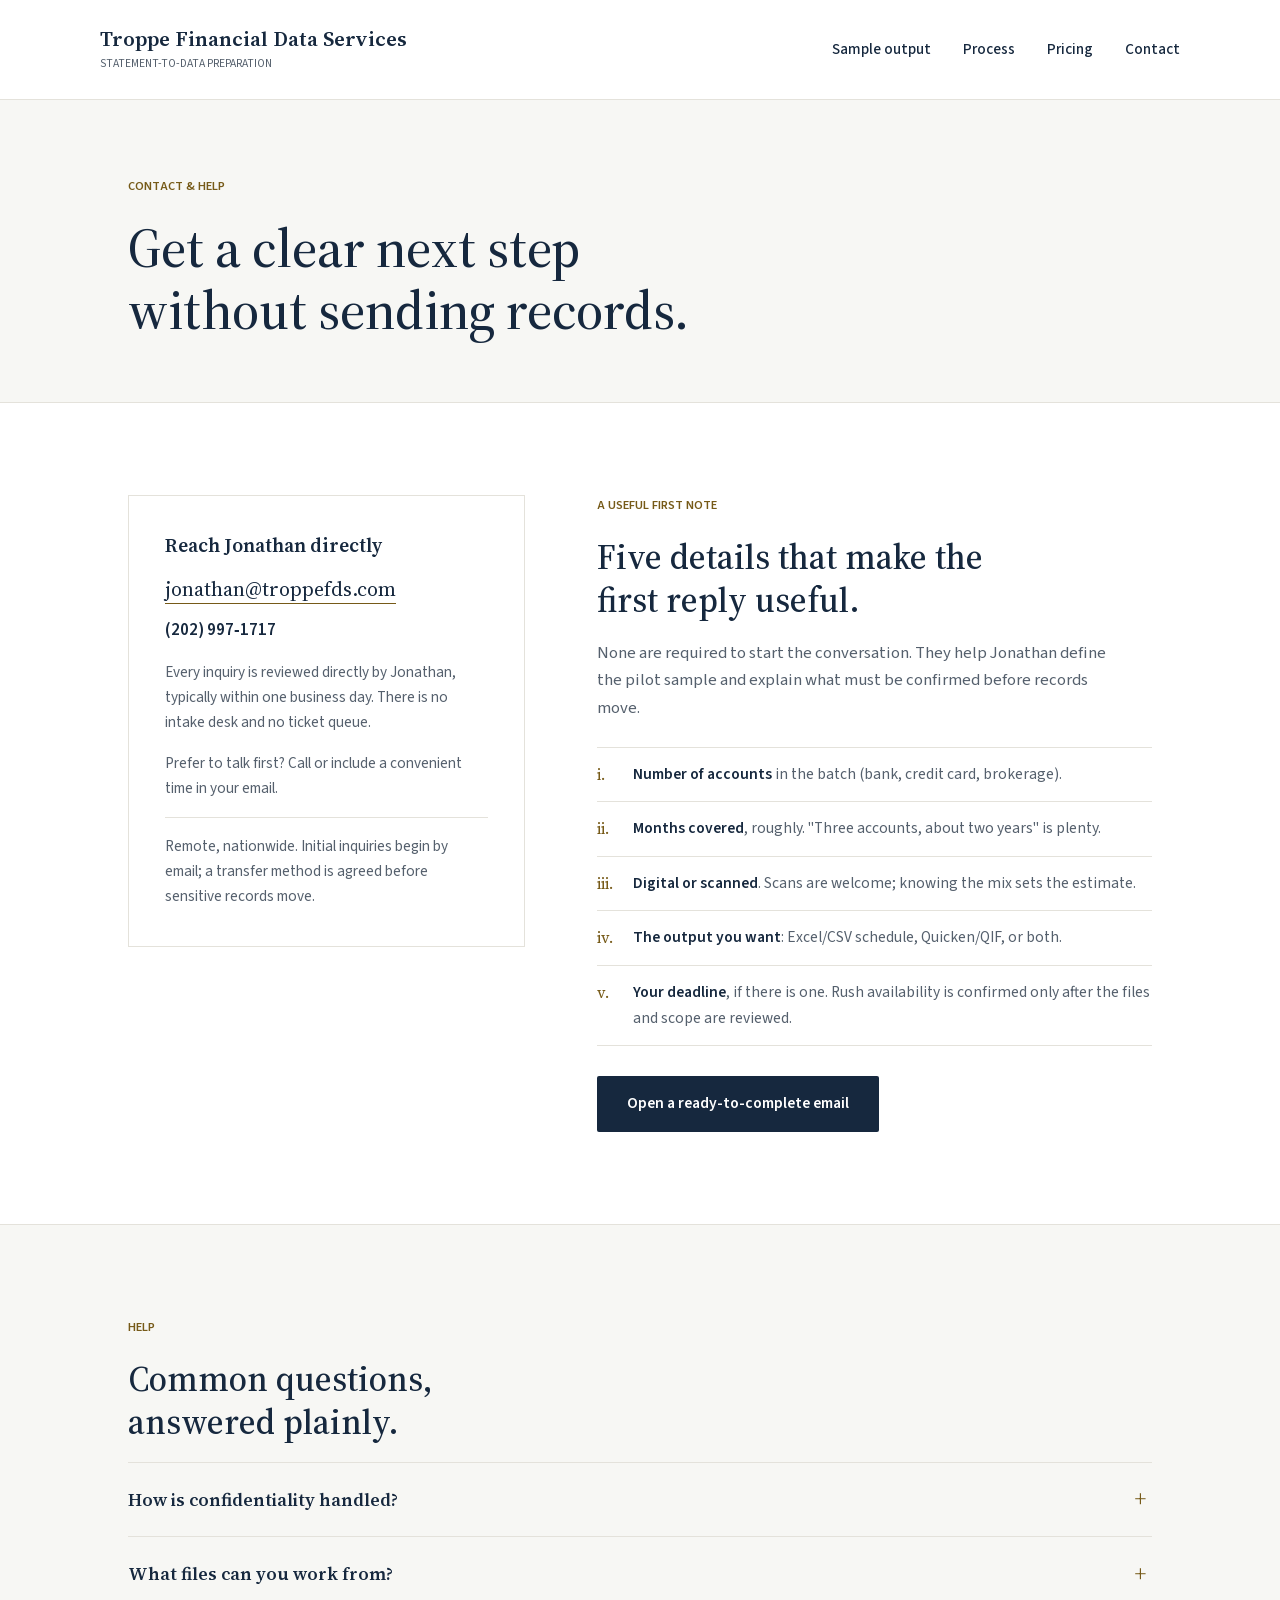
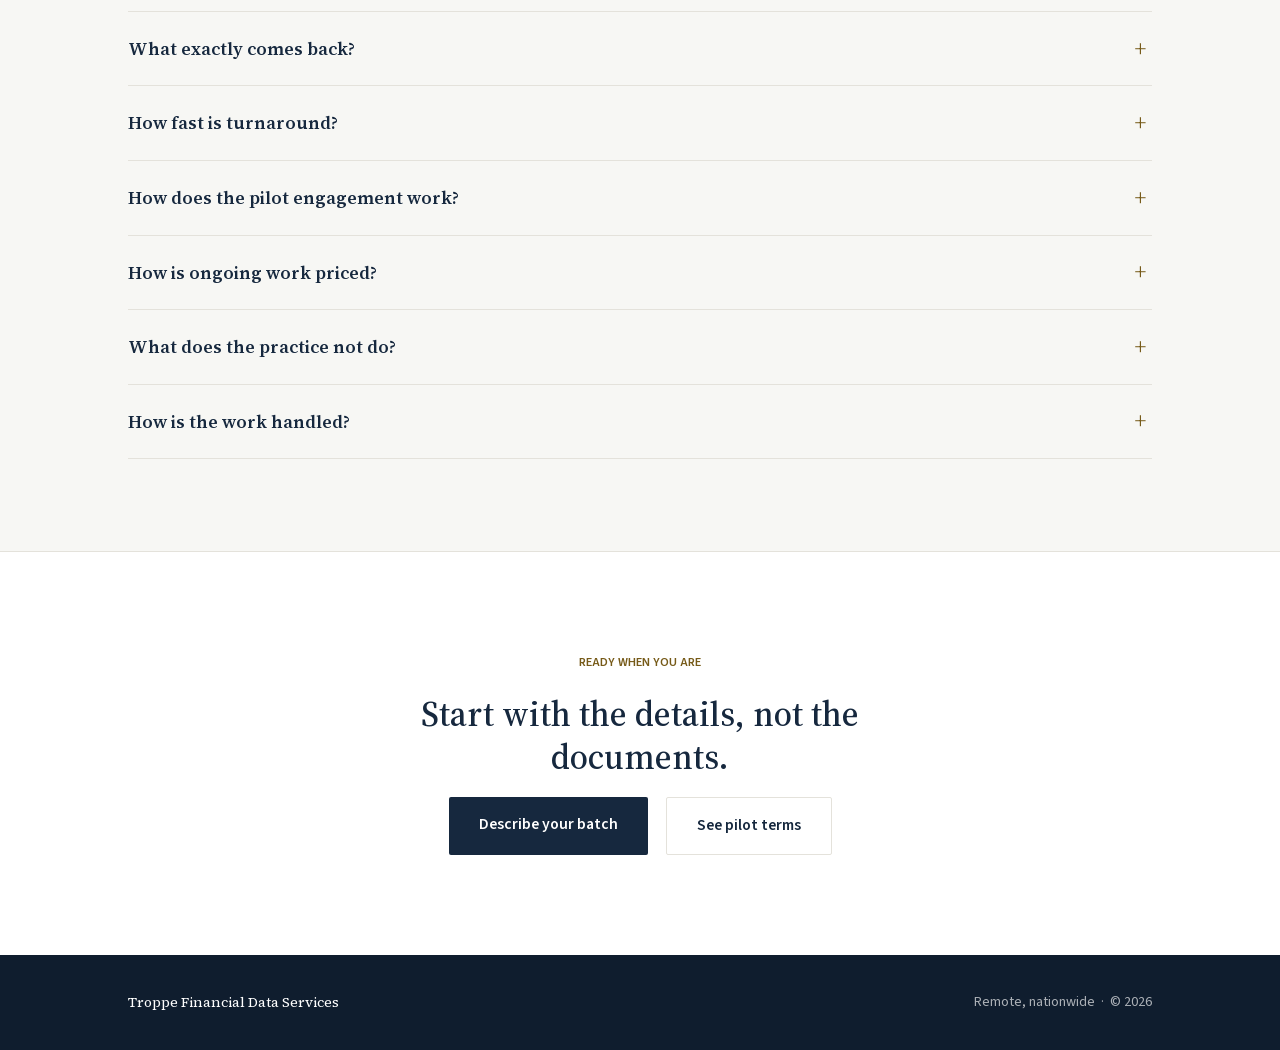
==== commit 2feed939: "Clarify service scope and pilot terms" ====
--- a/contact.html
+++ b/contact.html
@@ -38,7 +38,7 @@
   <div class="page-title">
     <div class="wrap">
       <p class="eyebrow">Contact &amp; help</p>
-      <h1 class="page-heading">Get a fixed quote without sending records.</h1>
+      <h1 class="page-heading">Get a clear next step without sending records.</h1>
     </div>
   </div>
 
@@ -54,14 +54,14 @@
       </div>
       <div>
         <p class="eyebrow">A useful first note</p>
-        <h2>Five details that turn a question into a quote.</h2>
-        <p class="section-intro intro-tight">None are required to start the conversation, but a note that covers these usually gets a confirmed timeline and cost in a single reply.</p>
+        <h2>Five details that make the first reply useful.</h2>
+        <p class="section-intro intro-tight">None are required to start the conversation. They help Jonathan define the pilot sample and explain what must be confirmed before records move.</p>
         <ul class="include-list">
           <li><span class="mark">i.</span><span><b>Number of accounts</b> in the batch (bank, credit card, brokerage).</span></li>
           <li><span class="mark">ii.</span><span><b>Months covered</b>, roughly. "Three accounts, about two years" is plenty.</span></li>
           <li><span class="mark">iii.</span><span><b>Digital or scanned</b>. Scans are welcome; knowing the mix sets the estimate.</span></li>
           <li><span class="mark">iv.</span><span><b>The output you want</b>: Excel/CSV schedule, Quicken/QIF, or both.</span></li>
-          <li><span class="mark">v.</span><span><b>Your deadline</b>, if there is one. Rush delivery is available.</span></li>
+          <li><span class="mark">v.</span><span><b>Your deadline</b>, if there is one. Rush availability is confirmed only after the files and scope are reviewed.</span></li>
         </ul>
         <a class="btn btn-navy btn-spaced" href="mailto:jonathan@troppefds.com?subject=Website%20%7C%20Statement%20batch%20inquiry&amp;body=Hi%20Jonathan%2C%0A%0AAccounts%3A%0AMonths%3A%0AFiles%3A%20digital%20PDFs%20or%20scans%0AOutput%3A%20Excel%2FCSV%2C%20QIF%2C%20or%20both%0ADeadline%3A%0A">Open a ready-to-complete email</a>
       </div>
@@ -97,13 +97,13 @@
         <details>
           <summary>How fast is turnaround?</summary>
           <div class="a">
-            <p>Small pilot batches are typically returned within one business day. Larger projects receive a written schedule before work begins. Rush availability depends on the batch size and is confirmed in the quote.</p>
+            <p>The delivery schedule is confirmed after the sample files, file quality, output, and scope are reviewed. Larger projects receive a separate written schedule before work begins. Rush availability is never assumed.</p>
           </div>
         </details>
         <details>
           <summary>How does the pilot engagement work?</summary>
           <div class="a">
-            <p>Every new relationship starts with a small sample batch whose scope is agreed before work begins. The pilot is a fixed ninety dollars. A redacted sample can be used when appropriate, and the larger project receives a fixed quote only after the pilot establishes the file quality and expected workload.</p>
+            <p>Every new relationship starts with a written sample boundary. The standard fixed ninety-dollar pilot covers one account, up to three monthly statements, approximately 300 transactions, one agreed output format, and one correction round. A different boundary must be approved in writing. Agreement terms and a secure-transfer method are confirmed before unredacted records move. The larger project receives a fixed quote only after the pilot establishes the file quality and expected workload.</p>
           </div>
         </details>
         <details>
@@ -115,7 +115,7 @@
         <details>
           <summary>What does the practice not do?</summary>
           <div class="a">
-            <p>Accounting opinions, legal conclusions, tax advice, expert testimony, and analysis of any kind. Those remain entirely with your team. The service ends where judgment begins: you receive accurate, reconciled, well-documented data and take it from there.</p>
+            <p>Accounting opinions, legal conclusions, tax advice, investment or lending advice, forensic findings, valuation conclusions, expert testimony, or other professional judgments. Those remain entirely with your team. The service ends where judgment begins: you receive reviewed, reconciled, well-documented data and take it from there.</p>
           </div>
         </details>
         <details>
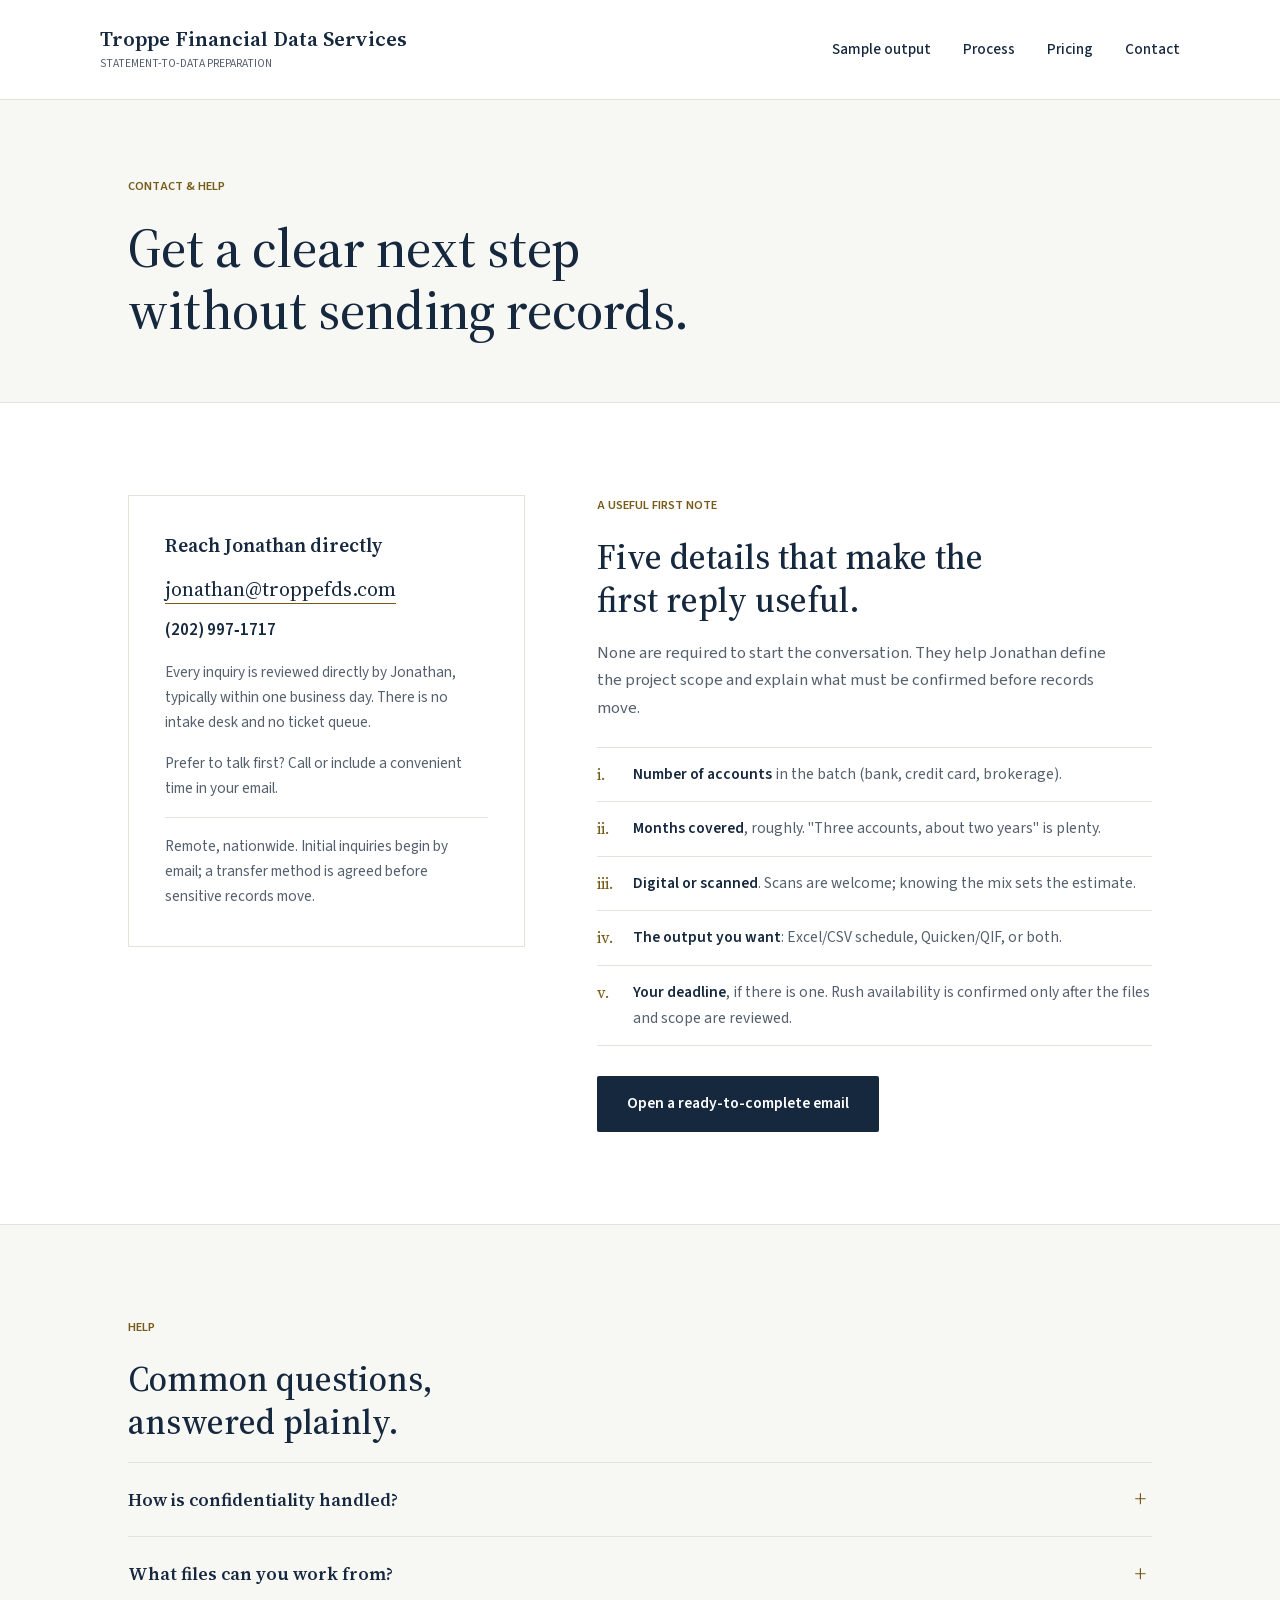
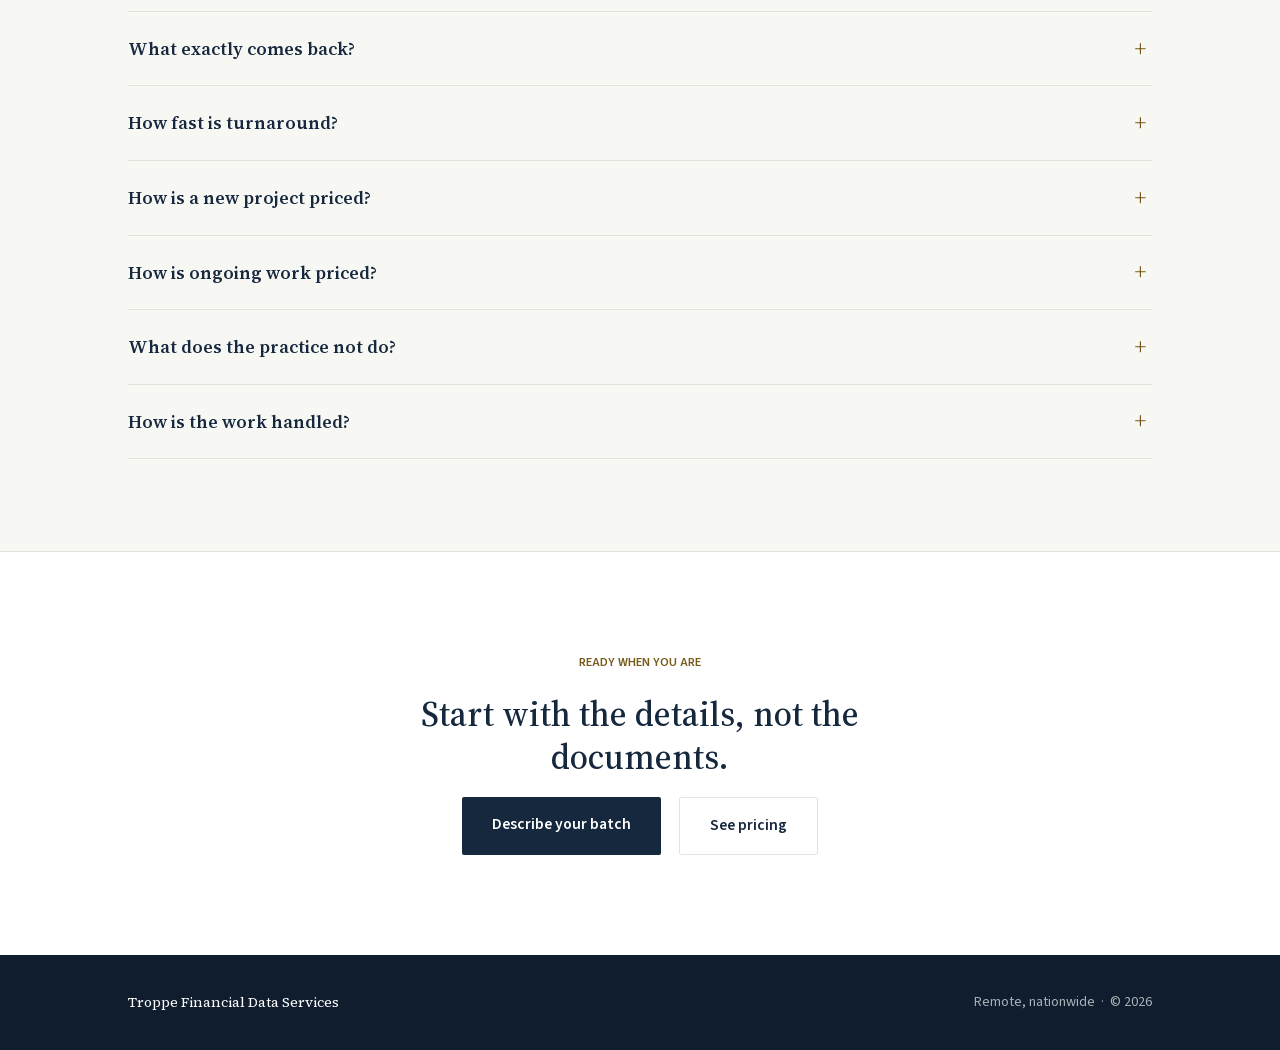
==== commit 353ebaba: "Align pricing and focus site on specialist teams" ====
--- a/contact.html
+++ b/contact.html
@@ -4,7 +4,7 @@
 <meta charset="UTF-8">
 <meta name="viewport" content="width=device-width, initial-scale=1.0">
 <title>Contact &amp; Help — Troppe Financial Data Services</title>
-<meta name="description" content="Contact Troppe Financial Data Services and find answers to common questions: confidentiality, accepted formats, turnaround, the pilot engagement, and pricing.">
+<meta name="description" content="Contact Troppe Financial Data Services and find answers to common questions: confidentiality, accepted formats, turnaround, pricing, and secure project setup.">
 <link rel="canonical" href="https://troppefds.com/contact.html">
 <meta property="og:title" content="Contact Troppe Financial Data Services">
 <meta property="og:description" content="Describe a statement batch and receive a clear next step without sending sensitive records.">
@@ -55,7 +55,7 @@
       <div>
         <p class="eyebrow">A useful first note</p>
         <h2>Five details that make the first reply useful.</h2>
-        <p class="section-intro intro-tight">None are required to start the conversation. They help Jonathan define the pilot sample and explain what must be confirmed before records move.</p>
+        <p class="section-intro intro-tight">None are required to start the conversation. They help Jonathan define the project scope and explain what must be confirmed before records move.</p>
         <ul class="include-list">
           <li><span class="mark">i.</span><span><b>Number of accounts</b> in the batch (bank, credit card, brokerage).</span></li>
           <li><span class="mark">ii.</span><span><b>Months covered</b>, roughly. "Three accounts, about two years" is plenty.</span></li>
@@ -101,9 +101,9 @@
           </div>
         </details>
         <details>
-          <summary>How does the pilot engagement work?</summary>
+          <summary>How is a new project priced?</summary>
           <div class="a">
-            <p>Every new relationship starts with a written sample boundary. The standard fixed ninety-dollar pilot covers one account, up to three monthly statements, approximately 300 transactions, one agreed output format, and one correction round. A different boundary must be approved in writing. Agreement terms and a secure-transfer method are confirmed before unredacted records move. The larger project receives a fixed quote only after the pilot establishes the file quality and expected workload.</p>
+            <p>Standard monthly bank- and credit-card statement preparation is $30 per statement, with a $250 project minimum. Before work begins, the statement count, output, deadline, and one written price are agreed. Large, messy, scanned, or unfamiliar files may need a paid validation batch to confirm scope; it is not a required first step. Agreement terms and a secure-transfer method are confirmed before unredacted records move.</p>
           </div>
         </details>
         <details>
@@ -134,7 +134,7 @@
       <h2>Start with the details, not the documents.</h2>
       <div class="contact-actions">
         <a class="btn btn-navy" href="mailto:jonathan@troppefds.com?subject=Website%20%7C%20Statement%20batch%20inquiry&amp;body=Hi%20Jonathan%2C%0A%0AAccounts%3A%0AMonths%3A%0AFiles%3A%20digital%20PDFs%20or%20scans%0AOutput%3A%20Excel%2FCSV%2C%20QIF%2C%20or%20both%0ADeadline%3A%0A">Describe your batch</a>
-        <a class="btn btn-line" href="index.html#pilot">See pilot terms</a>
+        <a class="btn btn-line" href="index.html#pilot">See pricing</a>
       </div>
     </div>
   </section>
